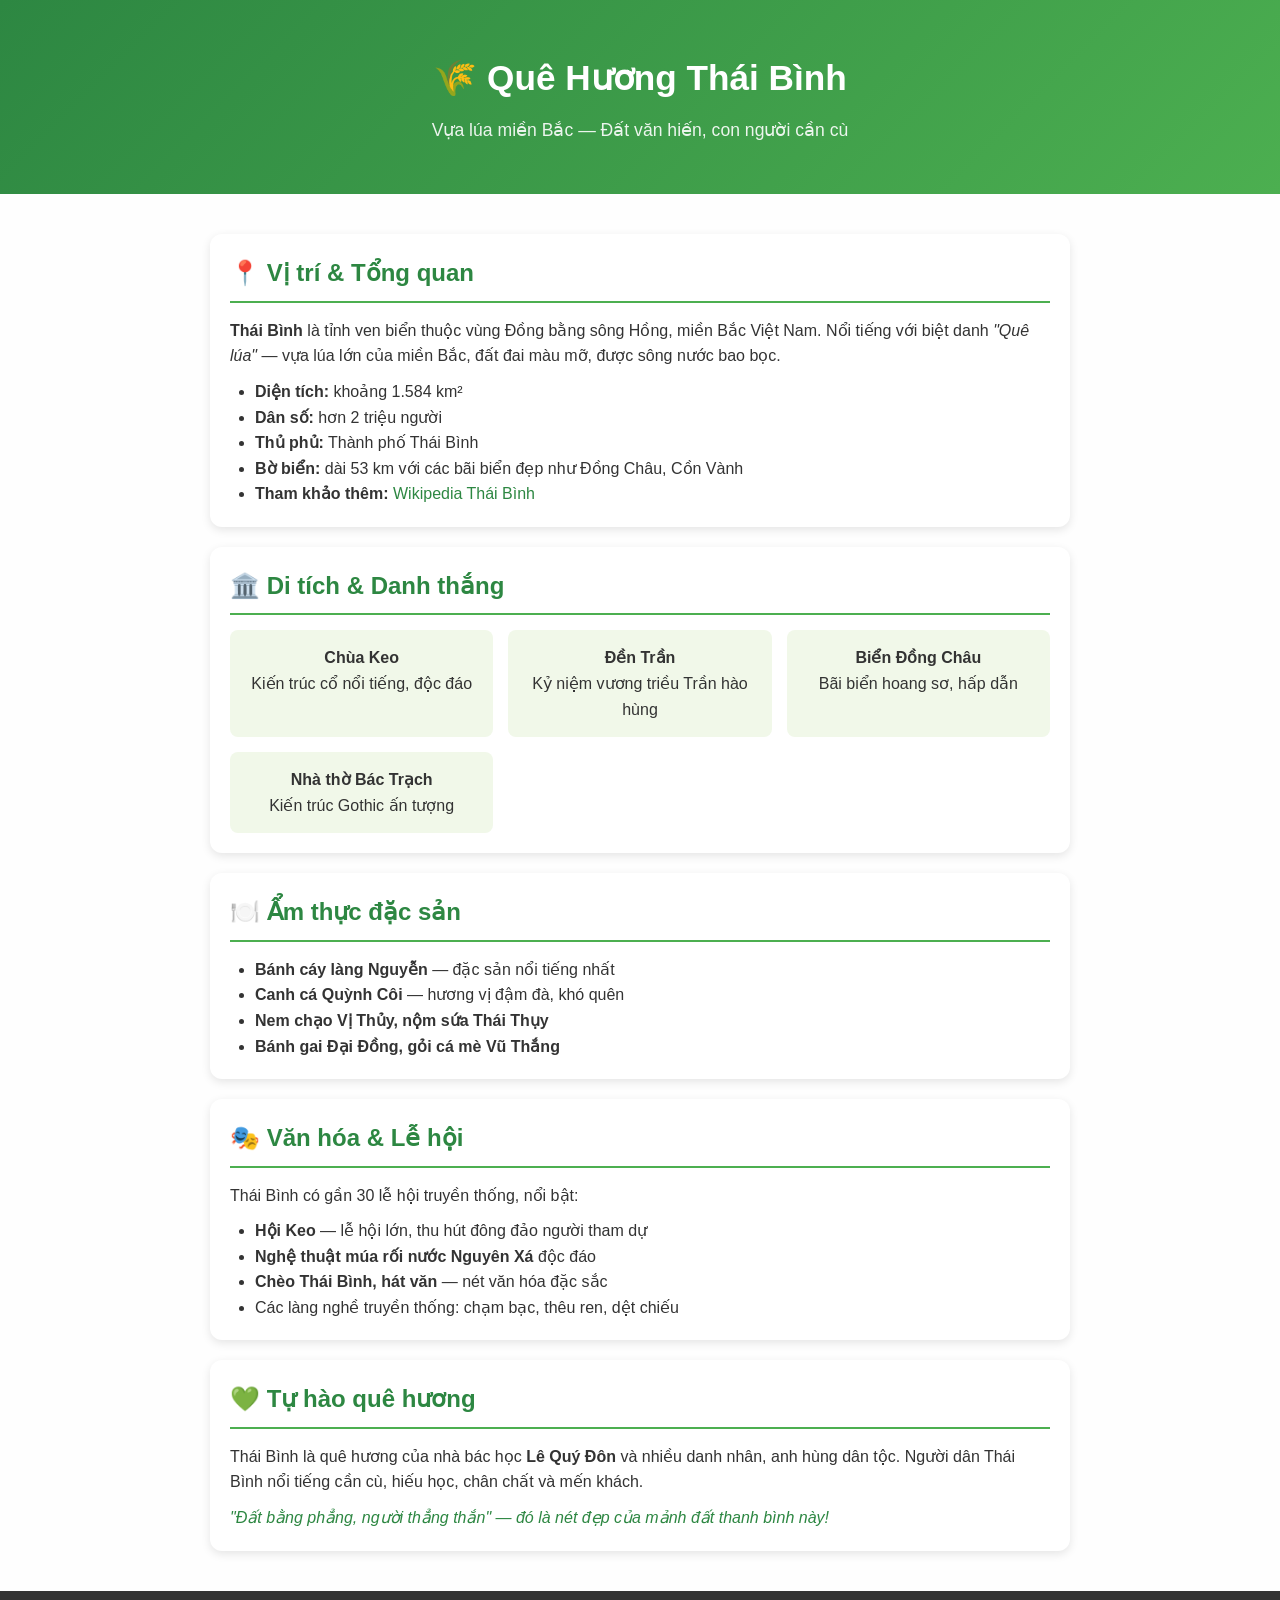
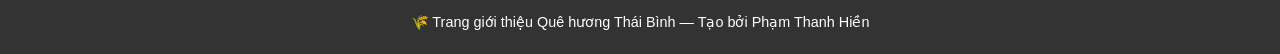
==== about.html @ c9a287ea "Create about.html" ====
<!DOCTYPE html>
<html lang="vi">
<head>
    <meta charset="UTF-8">
    <meta name="viewport" content="width=device-width, initial-scale=1.0">
    <title>Quê Hương Thái Bình 🌾</title>
    <style>
        * { margin: 0; padding: 0; box-sizing: border-box; font-family: Arial, sans-serif; }
        body { line-height: 1.6; color: #333; background: #fefefe; }
        header { background: linear-gradient(135deg, #2d8742, #4caf50); color: white; text-align: center; padding: 50px 20px; }
        h1 { font-size: 2.2rem; margin-bottom: 10px; }
        .subtitle { font-size: 1.1rem; opacity: 0.9; }
        section { max-width: 900px; margin: 40px auto; padding: 0 20px; }
        h2 { color: #2d8742; margin-bottom: 15px; border-bottom: 2px solid #4caf50; padding-bottom: 8px; }
        .card { background: #fff; border-radius: 12px; box-shadow: 0 3px 10px rgba(0,0,0,0.1); padding: 20px; margin-bottom: 20px; }
        .grid { display: grid; grid-template-columns: repeat(auto-fit, minmax(200px, 1fr)); gap: 15px; }
        .item { background: #f1f8e9; padding: 15px; border-radius: 8px; text-align: center; }
        footer { background: #333; color: white; text-align: center; padding: 20px; margin-top: 40px; font-size: 0.9rem; }
        ul, ol { padding-left: 25px; margin-top: 10px; }
        a { color: #2d8742; text-decoration: none; }
        a:hover { text-decoration: underline; }
    </style>
</head>
<body>

<header>
    <h1>🌾 Quê Hương Thái Bình</h1>
    <p class="subtitle">Vựa lúa miền Bắc — Đất văn hiến, con người cần cù</p>
</header>

<section>
    <div class="card">
        <h2>📍 Vị trí & Tổng quan</h2>
        <p><strong>Thái Bình</strong> là tỉnh ven biển thuộc vùng Đồng bằng sông Hồng, miền Bắc Việt Nam. Nổi tiếng với biệt danh <em>"Quê lúa"</em> — vựa lúa lớn của miền Bắc, đất đai màu mỡ, được sông nước bao bọc.</p>
        <ul>
            <li><strong>Diện tích:</strong> khoảng 1.584 km²</li>
            <li><strong>Dân số:</strong> hơn 2 triệu người</li>
            <li><strong>Thủ phủ:</strong> Thành phố Thái Bình</li>
            <li><strong>Bờ biển:</strong> dài 53 km với các bãi biển đẹp như Đồng Châu, Cồn Vành</li>
            <li><strong>Tham khảo thêm:</strong> <a href="https://vi.wikipedia.org/wiki/Th%C3%A1i_B%C3%ACnh" target="_blank">Wikipedia Thái Bình</a></li>
        </ul>
    </div>

    <div class="card">
        <h2>🏛️ Di tích & Danh thắng</h2>
        <div class="grid">
            <div class="item"><strong>Chùa Keo</strong><br>Kiến trúc cổ nổi tiếng, độc đáo</div>
            <div class="item"><strong>Đền Trần</strong><br>Kỷ niệm vương triều Trần hào hùng</div>
            <div class="item"><strong>Biển Đồng Châu</strong><br>Bãi biển hoang sơ, hấp dẫn</div>
            <div class="item"><strong>Nhà thờ Bác Trạch</strong><br>Kiến trúc Gothic ấn tượng</div>
        </div>
    </div>

    <div class="card">
        <h2>🍽️ Ẩm thực đặc sản</h2>
        <ul>
            <li><strong>Bánh cáy làng Nguyễn</strong> — đặc sản nổi tiếng nhất</li>
            <li><strong>Canh cá Quỳnh Côi</strong> — hương vị đậm đà, khó quên</li>
            <li><strong>Nem chạo Vị Thủy, nộm sứa Thái Thụy</strong></li>
            <li><strong>Bánh gai Đại Đồng, gỏi cá mè Vũ Thắng</strong></li>
        </ul>
    </div>

    <div class="card">
        <h2>🎭 Văn hóa & Lễ hội</h2>
        <p>Thái Bình có gần 30 lễ hội truyền thống, nổi bật:</p>
        <ul>
            <li><strong>Hội Keo</strong> — lễ hội lớn, thu hút đông đảo người tham dự</li>
            <li><strong>Nghệ thuật múa rối nước Nguyên Xá</strong> độc đáo</li>
            <li><strong>Chèo Thái Bình, hát văn</strong> — nét văn hóa đặc sắc</li>
            <li>Các làng nghề truyền thống: chạm bạc, thêu ren, dệt chiếu</li>
        </ul>
    </div>

    <div class="card">
        <h2>💚 Tự hào quê hương</h2>
        <p>Thái Bình là quê hương của nhà bác học <strong>Lê Quý Đôn</strong> và nhiều danh nhân, anh hùng dân tộc. Người dân Thái Bình nổi tiếng cần cù, hiếu học, chân chất và mến khách.</p>
        <p style="margin-top:10px; font-style:italic; color:#2d8742;">"Đất bằng phẳng, người thẳng thắn" — đó là nét đẹp của mảnh đất thanh bình này!</p>
    </div>
</section>

<footer>
    <p>🌾 Trang giới thiệu Quê hương Thái Bình — Tạo bởi Phạm Thanh Hiền</p>
</footer>

</body>
</html>
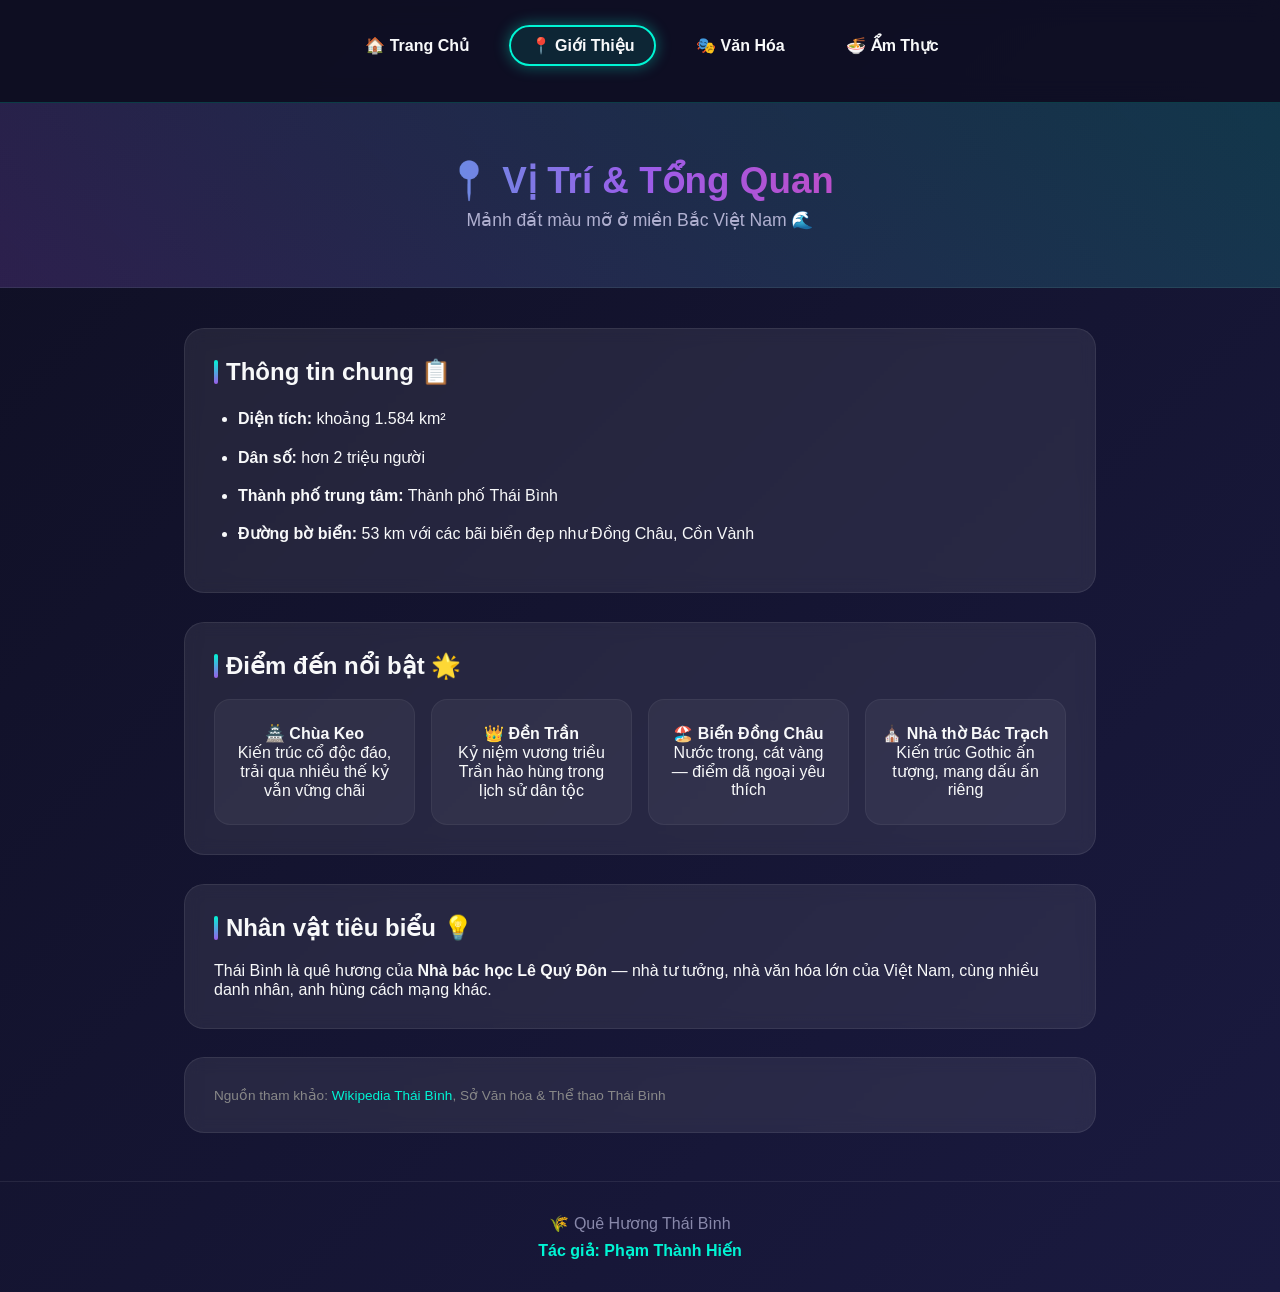
==== commit b6610caa: "Update about.html" ====
--- a/about.html
+++ b/about.html
@@ -3,84 +3,73 @@
 <head>
     <meta charset="UTF-8">
     <meta name="viewport" content="width=device-width, initial-scale=1.0">
-    <title>Quê Hương Thái Bình 🌾</title>
-    <style>
-        * { margin: 0; padding: 0; box-sizing: border-box; font-family: Arial, sans-serif; }
-        body { line-height: 1.6; color: #333; background: #fefefe; }
-        header { background: linear-gradient(135deg, #2d8742, #4caf50); color: white; text-align: center; padding: 50px 20px; }
-        h1 { font-size: 2.2rem; margin-bottom: 10px; }
-        .subtitle { font-size: 1.1rem; opacity: 0.9; }
-        section { max-width: 900px; margin: 40px auto; padding: 0 20px; }
-        h2 { color: #2d8742; margin-bottom: 15px; border-bottom: 2px solid #4caf50; padding-bottom: 8px; }
-        .card { background: #fff; border-radius: 12px; box-shadow: 0 3px 10px rgba(0,0,0,0.1); padding: 20px; margin-bottom: 20px; }
-        .grid { display: grid; grid-template-columns: repeat(auto-fit, minmax(200px, 1fr)); gap: 15px; }
-        .item { background: #f1f8e9; padding: 15px; border-radius: 8px; text-align: center; }
-        footer { background: #333; color: white; text-align: center; padding: 20px; margin-top: 40px; font-size: 0.9rem; }
-        ul, ol { padding-left: 25px; margin-top: 10px; }
-        a { color: #2d8742; text-decoration: none; }
-        a:hover { text-decoration: underline; }
-    </style>
+    <title>Giới Thiệu ✨ Quê Hương Thái Bình</title>
+    <link rel="stylesheet" href="css/style.css">
 </head>
 <body>
 
+<nav>
+    <ul>
+        <li><a href="index.html">🏠 Trang Chủ</a></li>
+        <li><a href="about.html" class="active">📍 Giới Thiệu</a></li>
+        <li><a href="culture.html">🎭 Văn Hóa</a></li>
+        <li><a href="food.html">🍜 Ẩm Thực</a></li>
+    </ul>
+</nav>
+
 <header>
-    <h1>🌾 Quê Hương Thái Bình</h1>
-    <p class="subtitle">Vựa lúa miền Bắc — Đất văn hiến, con người cần cù</p>
+    <h1>📍 Vị Trí & Tổng Quan</h1>
+    <p class="subtitle">Mảnh đất màu mỡ ở miền Bắc Việt Nam 🌊</p>
 </header>
 
 <section>
     <div class="card">
-        <h2>📍 Vị trí & Tổng quan</h2>
-        <p><strong>Thái Bình</strong> là tỉnh ven biển thuộc vùng Đồng bằng sông Hồng, miền Bắc Việt Nam. Nổi tiếng với biệt danh <em>"Quê lúa"</em> — vựa lúa lớn của miền Bắc, đất đai màu mỡ, được sông nước bao bọc.</p>
+        <h2>Thông tin chung 📋</h2>
         <ul>
             <li><strong>Diện tích:</strong> khoảng 1.584 km²</li>
             <li><strong>Dân số:</strong> hơn 2 triệu người</li>
-            <li><strong>Thủ phủ:</strong> Thành phố Thái Bình</li>
-            <li><strong>Bờ biển:</strong> dài 53 km với các bãi biển đẹp như Đồng Châu, Cồn Vành</li>
-            <li><strong>Tham khảo thêm:</strong> <a href="https://vi.wikipedia.org/wiki/Th%C3%A1i_B%C3%ACnh" target="_blank">Wikipedia Thái Bình</a></li>
+            <li><strong>Thành phố trung tâm:</strong> Thành phố Thái Bình</li>
+            <li><strong>Đường bờ biển:</strong> 53 km với các bãi biển đẹp như Đồng Châu, Cồn Vành</li>
         </ul>
     </div>
 
     <div class="card">
-        <h2>🏛️ Di tích & Danh thắng</h2>
+        <h2>Điểm đến nổi bật 🌟</h2>
         <div class="grid">
-            <div class="item"><strong>Chùa Keo</strong><br>Kiến trúc cổ nổi tiếng, độc đáo</div>
-            <div class="item"><strong>Đền Trần</strong><br>Kỷ niệm vương triều Trần hào hùng</div>
-            <div class="item"><strong>Biển Đồng Châu</strong><br>Bãi biển hoang sơ, hấp dẫn</div>
-            <div class="item"><strong>Nhà thờ Bác Trạch</strong><br>Kiến trúc Gothic ấn tượng</div>
+            <div class="grid-item">
+                <strong>🏯 Chùa Keo</strong>
+                <p>Kiến trúc cổ độc đáo, trải qua nhiều thế kỷ vẫn vững chãi</p>
+            </div>
+            <div class="grid-item">
+                <strong>👑 Đền Trần</strong>
+                <p>Kỷ niệm vương triều Trần hào hùng trong lịch sử dân tộc</p>
+            </div>
+            <div class="grid-item">
+                <strong>🏖️ Biển Đồng Châu</strong>
+                <p>Nước trong, cát vàng — điểm dã ngoại yêu thích</p>
+            </div>
+            <div class="grid-item">
+                <strong>⛪ Nhà thờ Bác Trạch</strong>
+                <p>Kiến trúc Gothic ấn tượng, mang dấu ấn riêng</p>
+            </div>
         </div>
     </div>
 
     <div class="card">
-        <h2>🍽️ Ẩm thực đặc sản</h2>
-        <ul>
-            <li><strong>Bánh cáy làng Nguyễn</strong> — đặc sản nổi tiếng nhất</li>
-            <li><strong>Canh cá Quỳnh Côi</strong> — hương vị đậm đà, khó quên</li>
-            <li><strong>Nem chạo Vị Thủy, nộm sứa Thái Thụy</strong></li>
-            <li><strong>Bánh gai Đại Đồng, gỏi cá mè Vũ Thắng</strong></li>
-        </ul>
+        <h2>Nhân vật tiêu biểu 💡</h2>
+        <p>Thái Bình là quê hương của <strong>Nhà bác học Lê Quý Đôn</strong> — nhà tư tưởng, nhà văn hóa lớn của Việt Nam, cùng nhiều danh nhân, anh hùng cách mạng khác.</p>
     </div>
 
     <div class="card">
-        <h2>🎭 Văn hóa & Lễ hội</h2>
-        <p>Thái Bình có gần 30 lễ hội truyền thống, nổi bật:</p>
-        <ul>
-            <li><strong>Hội Keo</strong> — lễ hội lớn, thu hút đông đảo người tham dự</li>
-            <li><strong>Nghệ thuật múa rối nước Nguyên Xá</strong> độc đáo</li>
-            <li><strong>Chèo Thái Bình, hát văn</strong> — nét văn hóa đặc sắc</li>
-            <li>Các làng nghề truyền thống: chạm bạc, thêu ren, dệt chiếu</li>
-        </ul>
-    </div>
-
-    <div class="card">
-        <h2>💚 Tự hào quê hương</h2>
-        <p>Thái Bình là quê hương của nhà bác học <strong>Lê Quý Đôn</strong> và nhiều danh nhân, anh hùng dân tộc. Người dân Thái Bình nổi tiếng cần cù, hiếu học, chân chất và mến khách.</p>
-        <p style="margin-top:10px; font-style:italic; color:#2d8742;">"Đất bằng phẳng, người thẳng thắn" — đó là nét đẹp của mảnh đất thanh bình này!</p>
+        <p style="font-size:0.85rem; color:#888;">
+            Nguồn tham khảo: <a href="https://vi.wikipedia.org/wiki/Th%C3%A1i_B%C3%ACnh" target="_blank">Wikipedia Thái Bình</a>, Sở Văn hóa & Thể thao Thái Bình
+        </p>
     </div>
 </section>
 
 <footer>
-    <p>🌾 Trang giới thiệu Quê hương Thái Bình — Tạo bởi Phạm Thanh Hiền</p>
+    <p>🌾 Quê Hương Thái Bình</p>
+    <p style="margin-top:0.5rem; font-weight:600; color:#00f5d4;">Tác giả: Phạm Thành Hiến</p>
 </footer>
 
 </body>
--- a/css/style.css
+++ b/css/style.css
@@ -0,0 +1,175 @@
+* {
+    margin: 0;
+    padding: 0;
+    box-sizing: border-box;
+    font-family: 'Segoe UI', 'Roboto', sans-serif;
+}
+
+:root {
+    --xanh-neon: #00f5d4;
+    --tím-năng: #9b5de9;
+    --hồng-dâu: #ff2e88;
+    --nền-đen: #0f0f23;
+    --chữ-trắng: #f8f9fa;
+    --card-nền: rgba(255,255,255,0.08);
+}
+
+body {
+    background: linear-gradient(135deg, #0f0f23, #1a1a40);
+    color: var(--chữ-trắng);
+    min-height: 100vh;
+}
+
+nav {
+    background: rgba(15, 15, 35, 0.85);
+    backdrop-filter: blur(12px);
+    padding: 1rem;
+    position: sticky;
+    top: 0;
+    z-index: 999;
+    border-bottom: 1px solid rgba(0, 245, 212, 0.2);
+}
+
+nav ul {
+    list-style: none;
+    display: flex;
+    flex-wrap: wrap;
+    gap: 1.2rem;
+    justify-content: center;
+}
+
+nav a {
+    color: var(--chữ-trắng);
+    text-decoration: none;
+    font-weight: 600;
+    padding: 0.6rem 1.2rem;
+    border-radius: 999px;
+    border: 2px solid transparent;
+    transition: all 0.3s ease;
+}
+
+nav a:hover, nav a.active {
+    border-color: var(--xanh-neon);
+    box-shadow: 0 0 15px rgba(0, 245, 212, 0.4);
+    background: rgba(0, 245, 212, 0.1);
+}
+
+header {
+    text-align: center;
+    padding: 3.5rem 1.5rem;
+    background: linear-gradient(45deg, rgba(155,93,233,0.2), rgba(0,245,212,0.15));
+    border-bottom: 1px solid rgba(255,255,255,0.08);
+}
+
+h1 {
+    font-size: 2.3rem;
+    margin-bottom: 0.5rem;
+    background: linear-gradient(90deg, var(--xanh-neon), var(--tím-năng), var(--hồng-dâu));
+    -webkit-background-clip: text;
+    -webkit-text-fill-color: transparent;
+    background-clip: text;
+    animation: text-sang 3s linear infinite;
+}
+
+@keyframes text-sang {
+    0% { filter: hue-rotate(0deg); }
+    100% { filter: hue-rotate(360deg); }
+}
+
+.subtitle {
+    font-size: 1.1rem;
+    color: #b0b0d0;
+}
+
+section {
+    max-width: 950px;
+    margin: 2.5rem auto;
+    padding: 0 1.2rem;
+}
+
+h2 {
+    font-size: 1.5rem;
+    margin-bottom: 1.2rem;
+    display: flex;
+    align-items: center;
+    gap: 0.5rem;
+}
+
+h2::before {
+    content: '';
+    width: 4px;
+    height: 1.5rem;
+    background: linear-gradient(180deg, var(--xanh-neon), var(--tím-năng));
+    border-radius: 2px;
+}
+
+.card {
+    background: var(--card-nền);
+    border-radius: 20px;
+    padding: 1.8rem;
+    margin-bottom: 1.8rem;
+    border: 1px solid rgba(255,255,255,0.08);
+    transition: transform 0.3s ease, box-shadow 0.3s ease;
+    backdrop-filter: blur(8px);
+}
+
+.card:hover {
+    transform: translateY(-5px);
+    box-shadow: 0 10px 30px rgba(0, 245, 212, 0.15);
+    border-color: rgba(0, 245, 212, 0.3);
+}
+
+.grid {
+    display: grid;
+    grid-template-columns: repeat(auto-fit, minmax(200px, 1fr));
+    gap: 1rem;
+    margin-top: 1rem;
+}
+
+.grid-item {
+    background: rgba(255,255,255,0.05);
+    border-radius: 16px;
+    padding: 1.5rem 1rem;
+    text-align: center;
+    border: 1px solid rgba(255,255,255,0.05);
+    transition: all 0.3s ease;
+}
+
+.grid-item:hover {
+    border-color: var(--hồng-dâu);
+    background: rgba(255,46,136,0.08);
+}
+
+ul {
+    padding-left: 1.5rem;
+    margin: 1rem 0;
+}
+
+li {
+    margin-bottom: 0.7rem;
+    line-height: 1.7;
+}
+
+a {
+    color: var(--xanh-neon);
+    text-decoration: none;
+}
+
+a:hover {
+    text-decoration: underline;
+}
+
+footer {
+    text-align: center;
+    padding: 2rem;
+    margin-top: 3rem;
+    border-top: 1px solid rgba(255,255,255,0.08);
+    color: #8888aa;
+}
+
+@media (max-width: 600px) {
+    h1 { font-size: 1.7rem; }
+    nav ul { gap: 0.4rem; }
+    nav a { padding: 0.5rem 0.9rem; font-size: 0.9rem; }
+    .card { padding: 1.2rem; }
+}
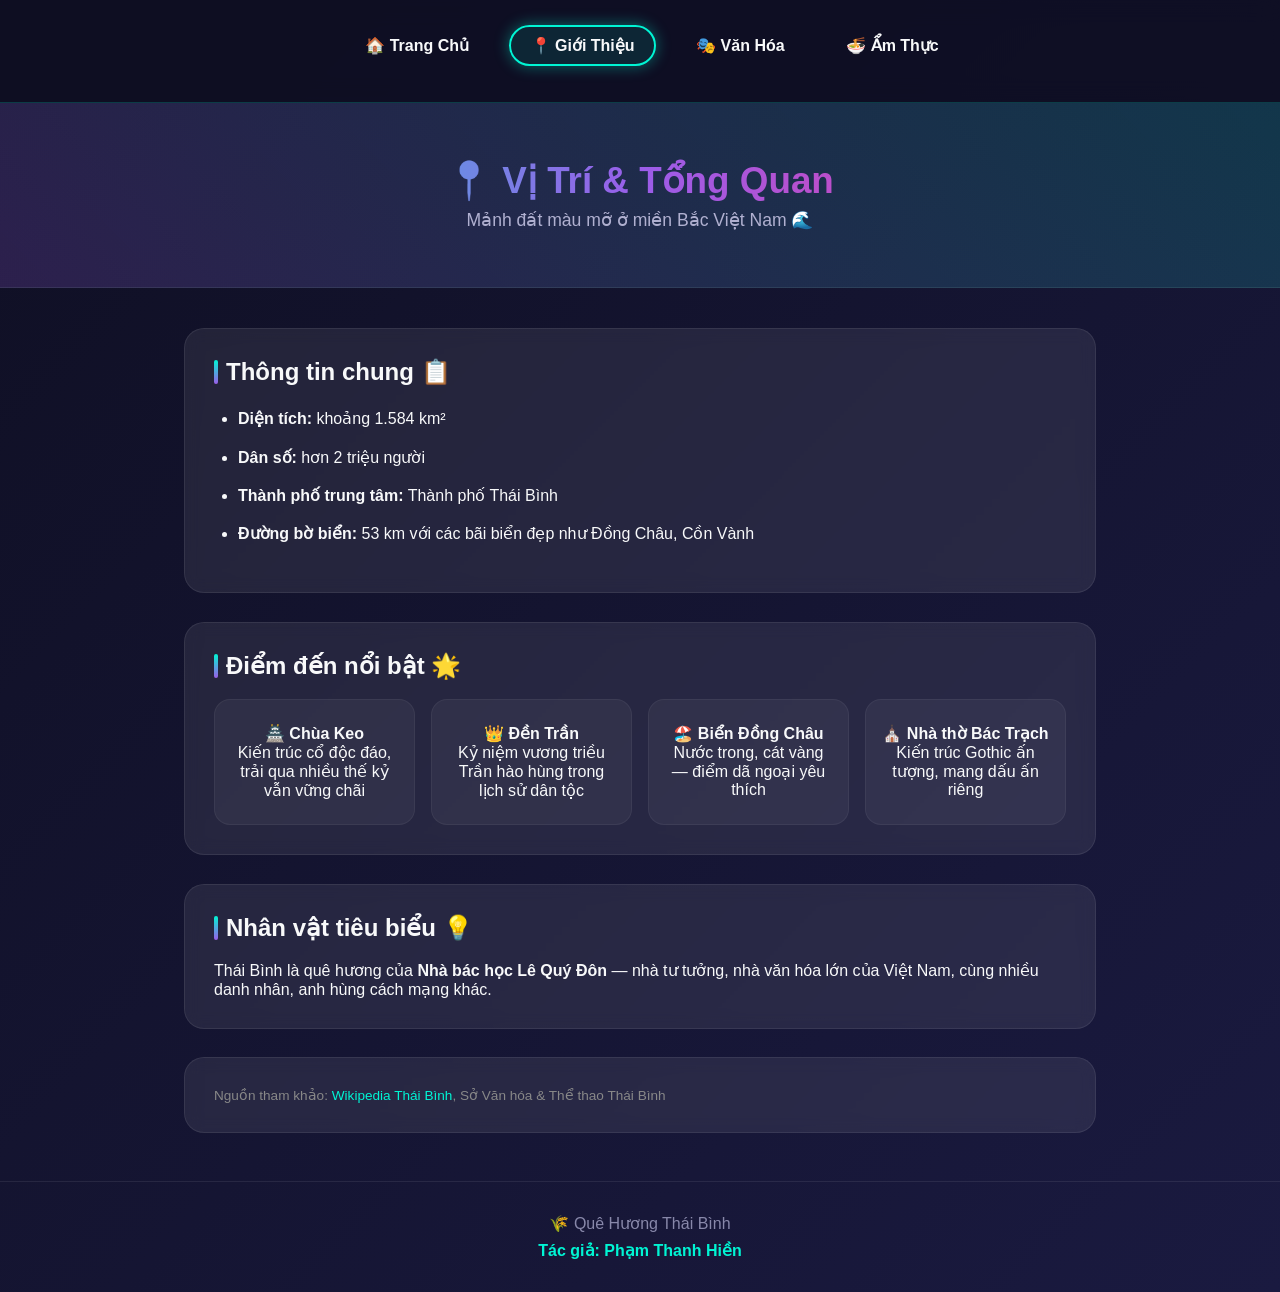
==== commit cf1d3eac: "Update about.html" ====
--- a/about.html
+++ b/about.html
@@ -69,7 +69,7 @@
 
 <footer>
     <p>🌾 Quê Hương Thái Bình</p>
-    <p style="margin-top:0.5rem; font-weight:600; color:#00f5d4;">Tác giả: Phạm Thành Hiến</p>
+    <p style="margin-top:0.5rem; font-weight:600; color:#00f5d4;">Tác giả: Phạm Thanh Hiền</p>
 </footer>
 
 </body>
